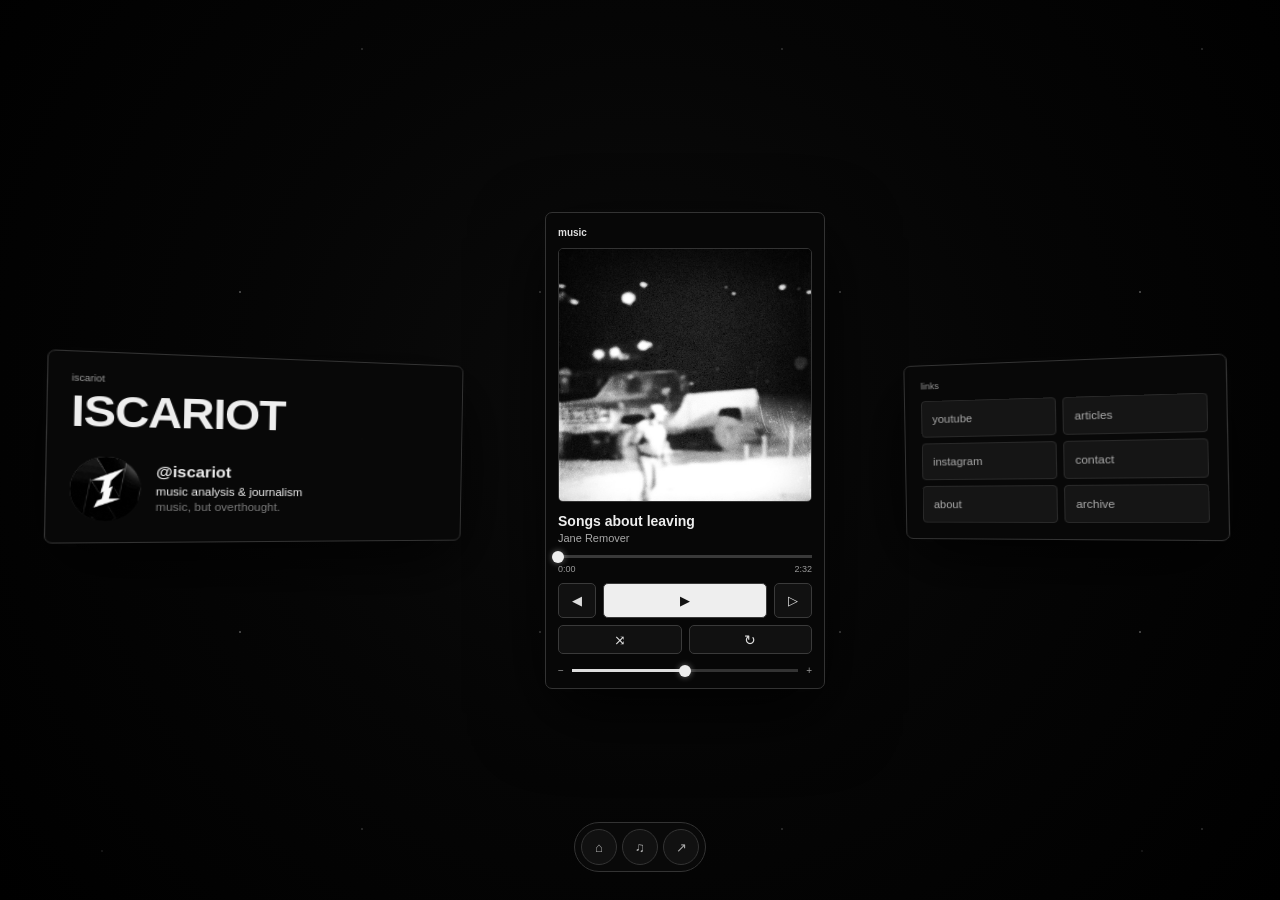
==== index.html @ 930e26b1 "Update index.html" ====
<!DOCTYPE html>
<html lang="en">

<head>
    <meta charset="UTF-8">
    <meta name="viewport" content="width=device-width, initial-scale=1.0">

    <title>Iscariot</title>

    <link rel="stylesheet" href="style.css">
</head>


<body>
    
<div class="dust"></div>
    
    <main class="space">


        <!-- =========================
             LEFT — PROFILE
        ========================== -->

        <section class="card profile-card">

            <p class="tiny">iscariot</p>

            <h1>ISCARIOT</h1>

            <div class="profile">

            <img class="pfp" src="assets/pfp.png" alt="Iscariot profile picture">
                
                <div>
                    <h2>@iscariot</h2>

                    <p>
                        music analysis & journalism
                    </p>

                    <p class="muted">
                        music, but overthought.
                    </p>
                </div>

            </div>

        </section>



        <!-- =========================
             CENTER — MUSIC PLAYER
        ========================== -->

        <section class="card center-card">

            <p class="player-label">music</p>


            <!-- COVER -->

            <div class="album-cover">

<img
    src="assets/covers/Songs about leaving cover.png"
    alt="Songs about leaving cover"
>

            </div>


            <!-- SONG -->

<div class="song-info">

    <h2 id="song-title">Songs about leaving</h2>

    <p id="song-artist">Jane Remover</p>

</div>


            <!-- PROGRESS -->

            <div class="song-progress">

                <div class="song-progress-fill"></div>

                <div class="song-progress-knob"></div>

            </div>


<div class="timestamps">

    <span id="current-time">0:00</span>

    <span id="duration">2:32</span>

</div>


            <!-- PLAYBACK -->

        <div class="main-controls">
            <button>◀</button>
            <button class="pause" id="play-button">▶</button>
            <button>▷</button>
        </div>

            <!-- EXTRA CONTROLS -->

            <div class="secondary-controls">

                <button>⤨</button>

                <button>↻</button>

            </div>


            <!-- VOLUME -->

            <div class="volume">

                <span>−</span>

                <div class="volume-track">

                    <div class="volume-fill"></div>

                    <div class="volume-knob"></div>

                </div>

                <span>+</span>

            </div>

<audio
    id="audio-player"
    src="assets/music/songs-about-leaving.mp3"
></audio>
        </section>



        <!-- =========================
             RIGHT — LINKS
        ========================== -->

        <section class="card links-card">

            <p class="tiny">links</p>

            <div class="links">

                <a href="https://www.youtube.com/@IscariotReal">youtube</a>

                <a href="articles.html">articles</a>

                <a href="https://www.instagram.com/iscariotreal/">instagram</a>

                <a href="contact.html">contact</a>

                <a href="about.html">about</a>

                <a href="archive.html">archive</a>

            </div>

        </section>


    </main>



    <!-- =========================
         BOTTOM NAV
    ========================== -->

<nav>
    <button id="profile-nav">⌂</button>
    <button id="music-nav">♫</button>
    <button id="links-nav">↗</button>
</nav>


    <script src="script.js"></script>
    
<script>
    const audioPlayer = document.getElementById("audio-player");
    const playButton = document.getElementById("play-button");

    const currentTimeDisplay = document.getElementById("current-time");
    const durationDisplay = document.getElementById("duration");

    const progressBar = document.querySelector(".song-progress");
    const progressFill = document.querySelector(".song-progress-fill");
    const progressKnob = document.querySelector(".song-progress-knob");
    const volumeTrack = document.querySelector(".volume-track");
    const volumeFill = document.querySelector(".volume-fill");
    const volumeKnob = document.querySelector(".volume-knob");

    /* PLAY / PAUSE */

    playButton.addEventListener("click", function () {
        if (audioPlayer.paused) {
            audioPlayer.play();
        } else {
            audioPlayer.pause();
        }
    });


    /* FORMAT SECONDS AS 0:00 */

    function formatTime(seconds) {
        if (!Number.isFinite(seconds)) {
            return "0:00";
        }

        const minutes = Math.floor(seconds / 60);
        const remainingSeconds = Math.floor(seconds % 60)
            .toString()
            .padStart(2, "0");

        return `${minutes}:${remainingSeconds}`;
    }


    /* GET REAL SONG LENGTH */

    audioPlayer.addEventListener("loadedmetadata", function () {
        durationDisplay.textContent = formatTime(audioPlayer.duration);
    });


    /* UPDATE TIME + PROGRESS BAR */

    audioPlayer.addEventListener("timeupdate", function () {

        currentTimeDisplay.textContent =
            formatTime(audioPlayer.currentTime);

        if (!audioPlayer.duration) {
            return;
        }

        const progress =
            (audioPlayer.currentTime / audioPlayer.duration) * 100;

        progressFill.style.width = progress + "%";
        progressKnob.style.left = progress + "%";
    });


    /* CLICK PROGRESS BAR TO SKIP */

    progressBar.addEventListener("click", function (event) {

        if (!audioPlayer.duration) {
            return;
        }

        const bar = progressBar.getBoundingClientRect();

        const clickPosition =
            (event.clientX - bar.left) / bar.width;

        audioPlayer.currentTime =
            clickPosition * audioPlayer.duration;
    });
    /* VOLUME */

audioPlayer.volume = 0.5;

function updateVolume() {
    const volumePercent = audioPlayer.volume * 100;

    volumeFill.style.width = volumePercent + "%";
    volumeKnob.style.left = volumePercent + "%";
}

updateVolume();


volumeTrack.addEventListener("click", function (event) {

    const bar = volumeTrack.getBoundingClientRect();

    let volume =
        (event.clientX - bar.left) / bar.width;

    volume = Math.max(0, Math.min(1, volume));

    audioPlayer.volume = volume;

    updateVolume();
});
/* PANEL / NAV HOVER */

const panelPairs = [
    [document.querySelector(".profile-card"), document.getElementById("profile-nav")],
    [document.querySelector(".center-card"), document.getElementById("music-nav")],
    [document.querySelector(".links-card"), document.getElementById("links-nav")]
];

panelPairs.forEach(function ([card, button]) {

    card.addEventListener("mouseenter", function () {
        button.style.background = "#eeeeee";
        button.style.borderColor = "#eeeeee";
        button.style.color = "#111111";
    });

    card.addEventListener("mouseleave", function () {
        button.style.background = "#111111";
        button.style.borderColor = "#333333";
        button.style.color = "#aaaaaa";
    });

});
</script>

</body>

</html>
---- style.css ----
/* ========================================
   Iscariot Style Sheet
   ======================================== */

* {
    box-sizing: border-box;
}

html,
body {
    margin: 0;
    width: 100%;
    height: 100%;
}

body {
    overflow: hidden;

    background:
        radial-gradient(
            circle at 50% 45%,
            #0c0c0c 0%,
            #050505 48%,
            #000000 100%
        );

    color: #eeeeee;

    font-family: Arial, Helvetica, sans-serif;
}


/* ========================================
   3D SCENE
   ======================================== */

.space {
    width: 100vw;
    height: 100vh;

    display: flex;
    align-items: center;
    justify-content: center;

    gap: 85px;

    perspective: 1000px;
    perspective-origin: 50% 50%;

    transform-style: preserve-3d;
    transform-origin: center center;

    will-change: transform;
}


/* ========================================
   SHARED CARD DESIGN
   ======================================== */

.card {
    flex-shrink: 0;

    background: rgba(8, 8, 8, 0.96);

    border: 1px solid #333;
    border-radius: 7px;

    box-shadow:
        0 25px 70px rgba(0, 0, 0, 0.85),
        0 0 25px rgba(255, 255, 255, 0.02);

    transform-style: preserve-3d;
    will-change: transform;

    transition:
        transform 0.3s ease,
        border-color 0.3s ease,
        box-shadow 0.3s ease;
}

.card:hover {
    border-color: #555;

    box-shadow:
        0 30px 80px rgba(0, 0, 0, 0.9),
        0 0 30px rgba(255, 255, 255, 0.04);
}


/* ========================================
   LEFT — PROFILE
   ======================================== */

.profile-card {
    width: 390px;
    padding: 20px;

    /* faces toward center */
    transform:
        rotateY(16deg)
        rotateZ(1deg);
}

.profile-card:hover {
    transform:
        translateZ(30px)
        rotateY(16deg)
        rotateZ(1deg)
        scale(1.025);
}

.profile-card h1 {
    margin: 6px 0 22px;

    font-size: 42px;
    line-height: 1;

    letter-spacing: -1px;
}

.profile {
    display: flex;
    align-items: center;

    gap: 13px;
}

.profile h2 {
    margin: 0 0 5px;

    font-size: 15px;
}

.profile p {
    margin: 3px 0;

    font-size: 11px;
}

.pfp {
    width: 62px;
    height: 62px;

    flex-shrink: 0;

    border-radius: 50%;

    background:
        radial-gradient(
            circle at 40% 35%,
            #eeeeee,
            #777777 40%,
            #111111 75%
        );
}

.tiny {
    margin: 0;

    color: #999;

    font-size: 9px;
}

.muted {
    color: #777;
}


/* ========================================
   CENTER — MUSIC PLAYER
   ======================================== */

.center-card {
    width: 280px;
    padding: 12px;

    /* SAME DEPTH as other cards */
    transform: translateZ(0);
}

.center-card:hover {
    transform:
        translateZ(30px)
        scale(1.025);
}

.player-label {
    margin: 2px 0 10px;

    color: #dddddd;

    font-size: 10px;
    font-weight: 600;
}


/* ALBUM ART */

.album-cover {
    width: 100%;
    aspect-ratio: 1 / 1;

    overflow: hidden;

    background: #111;

    border: 1px solid #333;
    border-radius: 5px;
}

.album-cover img {
    display: block;

    width: 100%;
    height: 100%;

    object-fit: cover;
}


/* SONG INFO */

.song-info {
    margin-top: 11px;
}

.song-info h2 {
    margin: 0 0 3px;

    color: #eeeeee;

    font-size: 14px;
    font-weight: 700;

    white-space: nowrap;
    overflow: hidden;
    text-overflow: ellipsis;
}

.song-info p {
    margin: 0;

    color: #aaaaaa;

    font-size: 11px;
}


/* SONG PROGRESS */

.song-progress {
    position: relative;

    width: 100%;
    height: 3px;

    margin-top: 11px;

    background: #393939;
}

.song-progress-fill {
    width: 0%;
    height: 100%;

    background: #eeeeee;
}

.song-progress-knob {
    position: absolute;

    top: 50%;
    left: 0%;

    width: 12px;
    height: 12px;

    border-radius: 50%;

    background: #eeeeee;

    transform: translate(-50%, -50%);

    box-shadow:
        0 0 6px rgba(255, 255, 255, 0.4);
}

.timestamps {
    display: flex;
    justify-content: space-between;

    margin-top: 6px;

    color: #999999;

    font-size: 9px;
}


/* MAIN CONTROLS */

.main-controls {
    display: grid;

    grid-template-columns: 38px 1fr 38px;

    gap: 7px;

    margin-top: 9px;
}

.main-controls button,
.secondary-controls button {
    border: 1px solid #3a3a3a;
    border-radius: 5px;

    background: #111111;
    color: #dddddd;

    font-family: Arial, Helvetica, sans-serif;

    cursor: pointer;

    transition:
        background 0.15s ease,
        border-color 0.15s ease;
}

.main-controls button {
    height: 35px;
}

.main-controls button:hover,
.secondary-controls button:hover {
    background: #1d1d1d;
    border-color: #666;
}

.main-controls .pause {
    background: #eeeeee;
    color: #111111;
}

.main-controls .pause:hover {
    background: #ffffff;
}


/* SHUFFLE + REPEAT */

.secondary-controls {
    display: grid;

    grid-template-columns: 1fr 1fr;

    gap: 7px;

    margin-top: 7px;
}

.secondary-controls button {
    height: 29px;

    font-size: 14px;
}


/* VOLUME */

.volume {
    display: flex;
    align-items: center;

    gap: 8px;

    margin-top: 11px;

    color: #999999;

    font-size: 10px;
}

.volume-track {
    position: relative;

    flex: 1;

    height: 3px;

    background: #333333;
}

.volume-fill {
    width: 12%;
    height: 100%;

    background: #dddddd;
}

.volume-knob {
    position: absolute;

    top: 50%;
    left: 12%;

    width: 12px;
    height: 12px;

    border-radius: 50%;

    background: #eeeeee;

    transform: translate(-50%, -50%);

    box-shadow:
        0 0 6px rgba(255, 255, 255, 0.4);
}


/* ========================================
   RIGHT — LINKS
   ======================================== */

.links-card {
    width: 300px;
    padding: 16px;

    /* faces toward center */
    transform:
        rotateY(-16deg)
        rotateZ(-1deg);
}

.links-card:hover {
    transform:
        translateZ(30px)
        rotateY(-16deg)
        rotateZ(-1deg)
        scale(1.025);
}

.links {
    display: grid;

    grid-template-columns: repeat(2, 1fr);

    gap: 6px;

    margin-top: 10px;
}

.links a {
    display: block;

    padding: 12px 10px;

    border: 1px solid #292929;
    border-radius: 4px;

    background: #151515;

    color: #aaaaaa;

    font-size: 11px;

    text-decoration: none;

    transition:
        color 0.15s ease,
        background 0.15s ease,
        border-color 0.15s ease;
}

.links a:hover {
    background: #222222;

    border-color: #555555;

    color: #ffffff;
}


/* ========================================
   BOTTOM NAVIGATION
   ======================================== */

nav {
    position: fixed;

    z-index: 100;

    bottom: 28px;
    left: 50%;

    display: flex;

    gap: 5px;

    padding: 6px;

    border: 1px solid #333;
    border-radius: 30px;

    background: rgba(10, 10, 10, 0.9);

    transform: translateX(-50%);

    backdrop-filter: blur(10px);
}

nav button {
    width: 36px;
    height: 36px;

    padding: 0;

    border: 1px solid #333;
    border-radius: 50%;

    background: #111111;
    color: #aaaaaa;

    cursor: pointer;

    transition:
        color 0.15s ease,
        border-color 0.15s ease,
        background 0.15s ease;
}

nav button:hover {
    background: #191919;

    border-color: #666;

    color: #ffffff;
}


/* ========================================
   MOBILE
   ======================================== */

@media (max-width: 900px) {

    body {
        overflow-y: auto;
    }

    .space {
        width: 100%;
        height: auto;
        min-height: 100vh;

        flex-direction: column;

        gap: 30px;

        padding:
            60px 20px
            120px;
    }

    .profile-card,
    .center-card,
    .links-card {
        width: min(100%, 360px);

        transform: none;
    }

    .profile-card:hover,
    .center-card:hover,
    .links-card:hover {
        transform: scale(1.015);
    }
}
/* ========================================
   MOVING BACKGROUND DUST
   ======================================== */

.dust {
    position: fixed;
    inset: -100px;

    pointer-events: none;
    z-index: -1;

    background-image:
        radial-gradient(circle, rgba(255,255,255,.45) 0 1px, transparent 1.2px),
        radial-gradient(circle, rgba(255,255,255,.25) 0 1px, transparent 1.2px),
        radial-gradient(circle, rgba(255,255,255,.15) 0 1px, transparent 1.2px);

    background-size:
        300px 340px,
        420px 390px,
        520px 470px;

    background-position:
        17px 31px,
        83px 117px,
        151px 59px;

    opacity: 0.55;

   animation: dustDrift 35s linear infinite;
   animation-delay: -17s;
   animation-fill-mode: both;

    will-change: background-position;
}

@keyframes dustDrift {

    from {
        background-position:
            17px 31px,
            83px 117px,
            151px 59px;
    }

    to {
        background-position:
            190px 222px,
            -168px 344px,
            462px -224px;
    }
}
/* ========================================
   INTERNAL PAGES
   ======================================== */

.page {
    width: 100vw;
    min-height: 100vh;

    display: flex;
    justify-content: center;

    padding: 100px 30px 140px;
}

.page-card {
    width: min(750px, 100%);
}

.page-card h1 {
    margin: 8px 0 10px;

    font-size: 52px;
    letter-spacing: -2px;
}

.page-intro {
    margin: 0 0 45px;

    color: #888;
    font-size: 13px;
}


/* ARCHIVE */

.archive-list {
    display: flex;
    flex-direction: column;
}

.archive-item {
    display: grid;
    grid-template-columns: 90px 1fr 30px;
    align-items: center;

    gap: 20px;

    padding: 20px 5px;

    border-top: 1px solid #292929;

    color: #eee;
    text-decoration: none;

    transition:
        padding-left .2s ease,
        background .2s ease;
}

.archive-item:last-child {
    border-bottom: 1px solid #292929;
}

.archive-item:hover {
    padding-left: 12px;

    background: rgba(255,255,255,.025);
}

.archive-date {
    color: #666;

    font-size: 10px;
}

.archive-item h2 {
    margin: 0 0 4px;

    font-size: 15px;
}

.archive-item p {
    margin: 0;

    color: #777;

    font-size: 11px;
}

.archive-arrow {
    color: #777;

    font-size: 14px;

    text-align: right;
}
nav button.panel-active {
    background: #eeeeee;
    border-color: #eeeeee;
    color: #111111;
}
/* PANEL HOVER -> BOTTOM NAV */

body:has(.profile-card:hover) #profile-nav,
body:has(.center-card:hover) #music-nav,
body:has(.links-card:hover) #links-nav {
    background: #eeeeee !important;
    border-color: #eeeeee !important;
    color: #111111 !important;
}
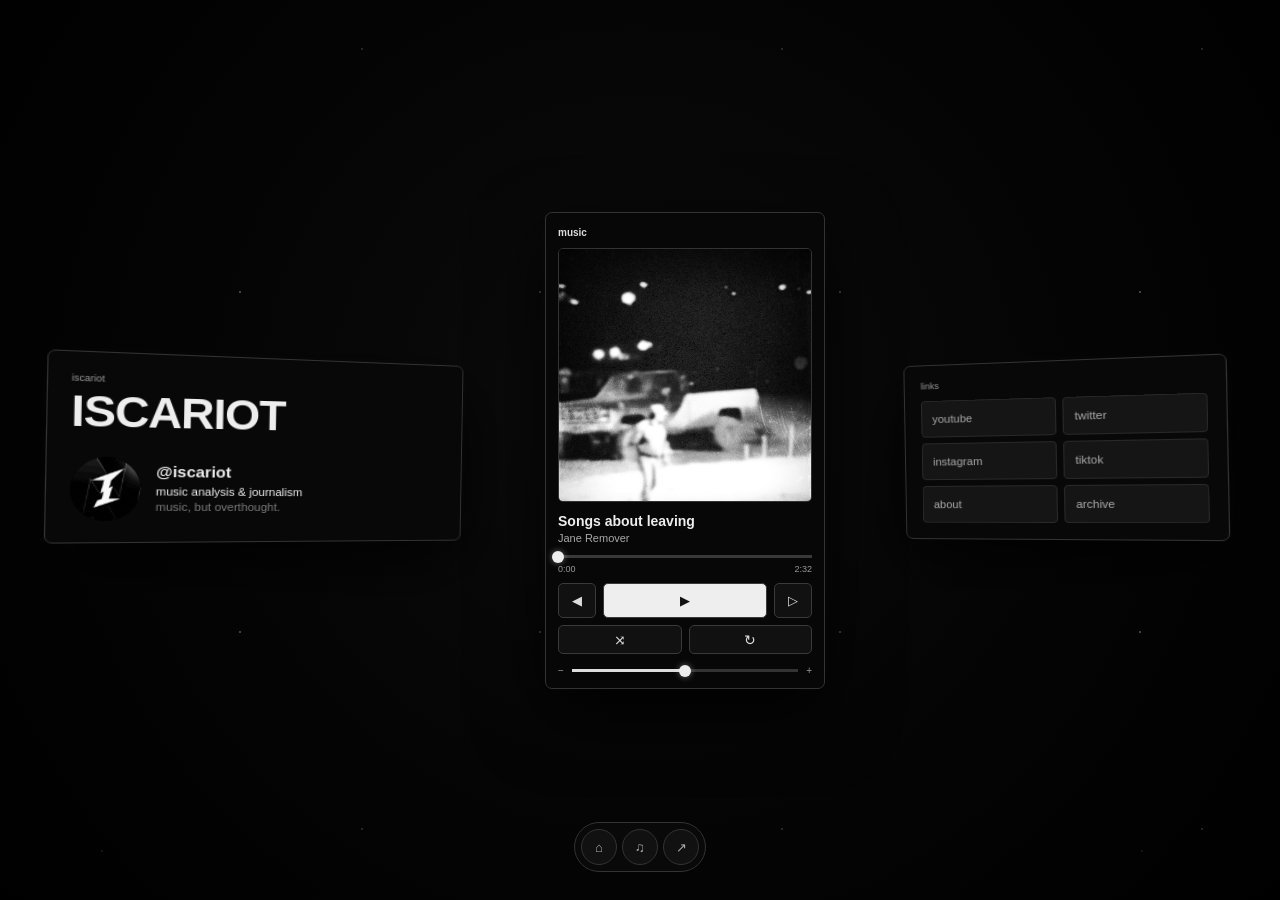
==== commit 5f992888: "Update index.html" ====
--- a/index.html
+++ b/index.html
@@ -159,11 +159,11 @@
 
                 <a href="https://www.youtube.com/@IscariotReal">youtube</a>
 
-                <a href="articles.html">articles</a>
+                <a href="https://x.com/iscariotreal">twitter</a>
 
                 <a href="https://www.instagram.com/iscariotreal/">instagram</a>
 
-                <a href="contact.html">contact</a>
+                <a href="https://www.tiktok.com/@iscariotreal">tiktok</a>
 
                 <a href="about.html">about</a>
 
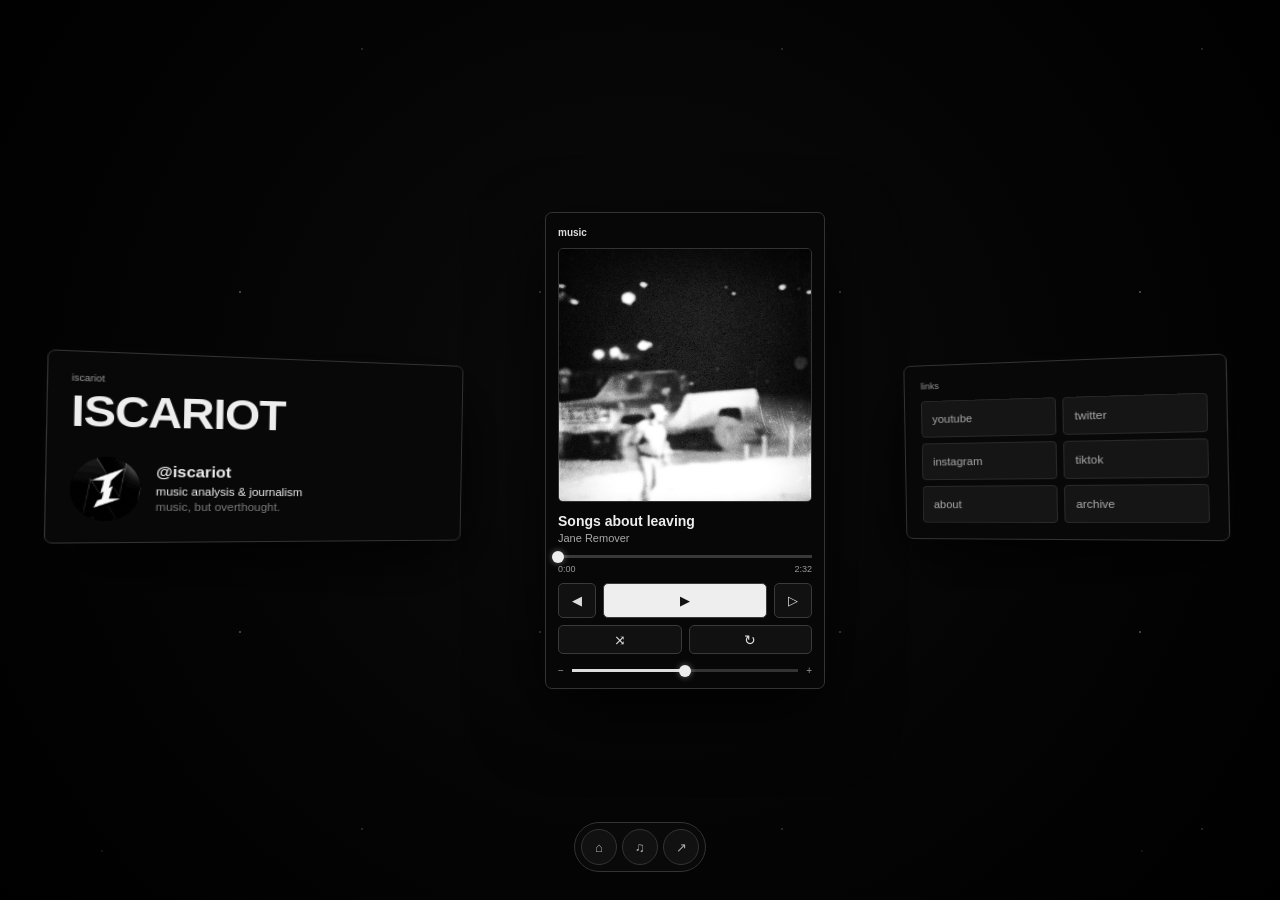
==== commit 72814c91: "Update index.html" ====
--- a/index.html
+++ b/index.html
@@ -7,6 +7,7 @@
 
     <title>Iscariot</title>
 
+    <link rel="icon" type="image/png" href="assets/favicon.png">
     <link rel="stylesheet" href="style.css">
 </head>
 
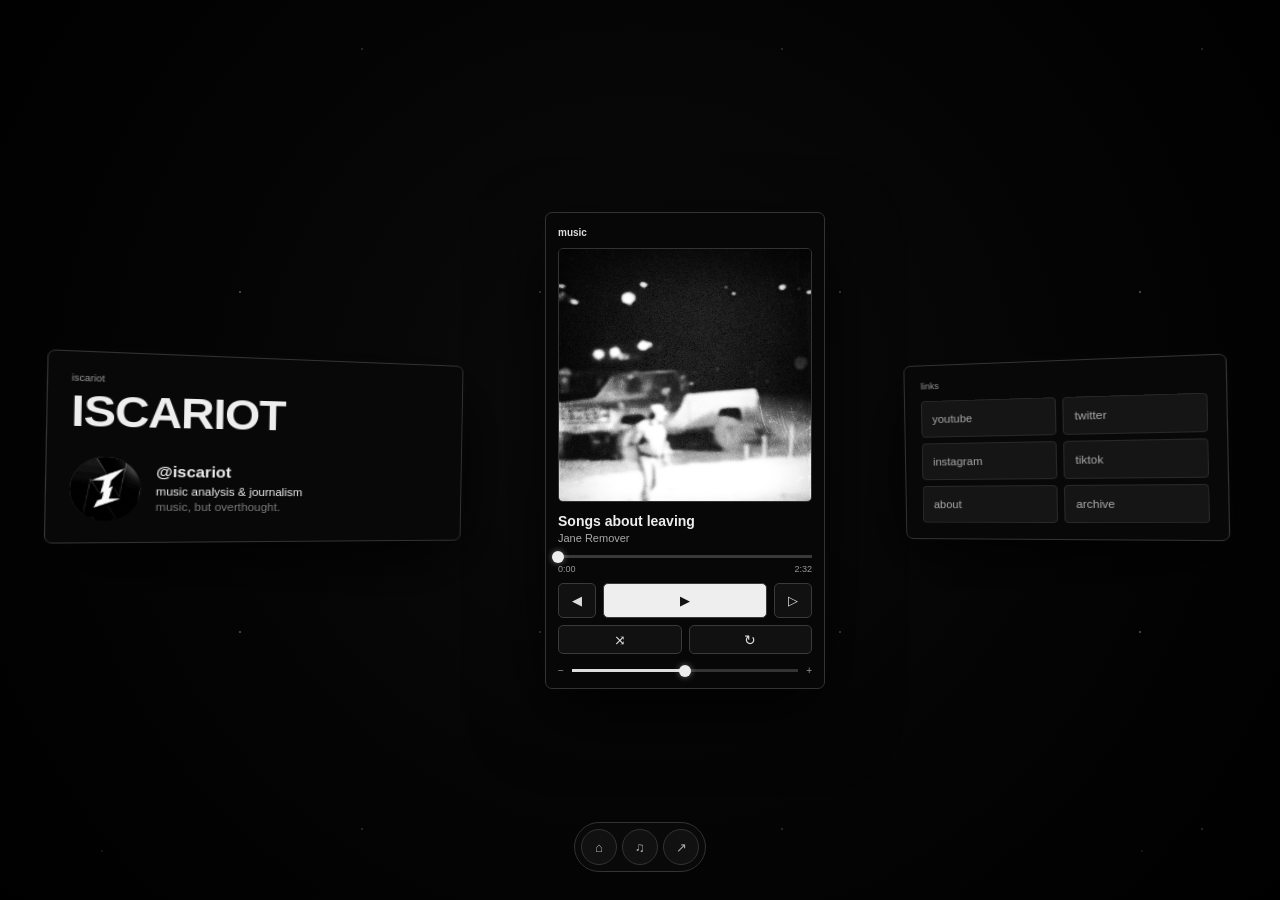
==== commit 1204229c: "Update index.html" ====
--- a/index.html
+++ b/index.html
@@ -196,18 +196,55 @@
     const audioPlayer = document.getElementById("audio-player");
     const playButton = document.getElementById("play-button");
 
+    const songTitle = document.getElementById("song-title");
+    const songArtist = document.getElementById("song-artist");
+
     const currentTimeDisplay = document.getElementById("current-time");
     const durationDisplay = document.getElementById("duration");
 
     const progressBar = document.querySelector(".song-progress");
     const progressFill = document.querySelector(".song-progress-fill");
     const progressKnob = document.querySelector(".song-progress-knob");
+
     const volumeTrack = document.querySelector(".volume-track");
     const volumeFill = document.querySelector(".volume-fill");
     const volumeKnob = document.querySelector(".volume-knob");
 
+    const controlButtons = document.querySelectorAll(".main-controls button");
+    const previousButton = controlButtons[0];
+    const nextButton = controlButtons[2];
+
+    /* PLAYLIST */
+    const playlist = [
+        {
+            title: "Songs about leaving",
+            artist: "Jane Remover",
+            file: "assets/music/songs-about-leaving.mp3"
+        },
+        {
+            title: "Death of Pride",
+            artist: "Venturing",
+            file: "assets/music/death-of-pride.mp3"
+        }
+    ];
+
+    let currentSong = 0;
+
+    function loadSong(index, playImmediately = false) {
+        currentSong = index;
+
+        audioPlayer.src = playlist[index].file;
+        songTitle.textContent = playlist[index].title;
+        songArtist.textContent = playlist[index].artist;
+
+        audioPlayer.load();
+
+        if (playImmediately) {
+            audioPlayer.play();
+        }
+    }
+
     /* PLAY / PAUSE */
-
     playButton.addEventListener("click", function () {
         if (audioPlayer.paused) {
             audioPlayer.play();
@@ -216,9 +253,38 @@
         }
     });
 
-
-    /* FORMAT SECONDS AS 0:00 */
-
+    /* NEXT */
+    nextButton.addEventListener("click", function () {
+        const nextSong = (currentSong + 1) % playlist.length;
+        loadSong(nextSong, true);
+    });
+
+    /* PREVIOUS */
+    previousButton.addEventListener("click", function () {
+        const previousSong =
+            (currentSong - 1 + playlist.length) % playlist.length;
+
+        loadSong(previousSong, true);
+    });
+
+    /* WHEN SONG ENDS, PLAY NEXT */
+    audioPlayer.addEventListener("ended", function () {
+        const nextSong = (currentSong + 1) % playlist.length;
+        loadSong(nextSong, true);
+    });
+
+    /* START MUSIC ON FIRST CLICK ANYWHERE */
+    function startMusic() {
+        if (audioPlayer.paused) {
+            audioPlayer.play().catch(function () {});
+        }
+
+        document.removeEventListener("click", startMusic);
+    }
+
+    document.addEventListener("click", startMusic);
+
+    /* FORMAT TIME */
     function formatTime(seconds) {
         if (!Number.isFinite(seconds)) {
             return "0:00";
@@ -232,18 +298,13 @@
         return `${minutes}:${remainingSeconds}`;
     }
 
-
-    /* GET REAL SONG LENGTH */
-
+    /* SONG LENGTH */
     audioPlayer.addEventListener("loadedmetadata", function () {
         durationDisplay.textContent = formatTime(audioPlayer.duration);
     });
 
-
-    /* UPDATE TIME + PROGRESS BAR */
-
+    /* PROGRESS */
     audioPlayer.addEventListener("timeupdate", function () {
-
         currentTimeDisplay.textContent =
             formatTime(audioPlayer.currentTime);
 
@@ -258,11 +319,8 @@
         progressKnob.style.left = progress + "%";
     });
 
-
-    /* CLICK PROGRESS BAR TO SKIP */
-
+    /* CLICK PROGRESS BAR */
     progressBar.addEventListener("click", function (event) {
-
         if (!audioPlayer.duration) {
             return;
         }
@@ -275,56 +333,57 @@
         audioPlayer.currentTime =
             clickPosition * audioPlayer.duration;
     });
+
     /* VOLUME */
-
-audioPlayer.volume = 0.5;
-
-function updateVolume() {
-    const volumePercent = audioPlayer.volume * 100;
-
-    volumeFill.style.width = volumePercent + "%";
-    volumeKnob.style.left = volumePercent + "%";
-}
-
-updateVolume();
-
-
-volumeTrack.addEventListener("click", function (event) {
-
-    const bar = volumeTrack.getBoundingClientRect();
-
-    let volume =
-        (event.clientX - bar.left) / bar.width;
-
-    volume = Math.max(0, Math.min(1, volume));
-
-    audioPlayer.volume = volume;
+    audioPlayer.volume = 0.5;
+
+    function updateVolume() {
+        const volumePercent = audioPlayer.volume * 100;
+
+        volumeFill.style.width = volumePercent + "%";
+        volumeKnob.style.left = volumePercent + "%";
+    }
 
     updateVolume();
-});
-/* PANEL / NAV HOVER */
-
-const panelPairs = [
-    [document.querySelector(".profile-card"), document.getElementById("profile-nav")],
-    [document.querySelector(".center-card"), document.getElementById("music-nav")],
-    [document.querySelector(".links-card"), document.getElementById("links-nav")]
-];
-
-panelPairs.forEach(function ([card, button]) {
-
-    card.addEventListener("mouseenter", function () {
-        button.style.background = "#eeeeee";
-        button.style.borderColor = "#eeeeee";
-        button.style.color = "#111111";
-    });
-
-    card.addEventListener("mouseleave", function () {
-        button.style.background = "#111111";
-        button.style.borderColor = "#333333";
-        button.style.color = "#aaaaaa";
-    });
-
-});
+
+    volumeTrack.addEventListener("click", function (event) {
+        const bar = volumeTrack.getBoundingClientRect();
+
+        let volume =
+            (event.clientX - bar.left) / bar.width;
+
+        volume = Math.max(0, Math.min(1, volume));
+
+        audioPlayer.volume = volume;
+
+        updateVolume();
+    });
+
+    /* PANEL / NAV HOVER */
+    const profileCard = document.querySelector(".profile-card");
+    const musicCard = document.querySelector(".center-card");
+    const linksCard = document.querySelector(".links-card");
+
+    const profileNav = document.getElementById("profile-nav");
+    const musicNav = document.getElementById("music-nav");
+    const linksNav = document.getElementById("links-nav");
+
+    function connectPanel(card, button) {
+        card.addEventListener("mouseenter", function () {
+            button.classList.add("panel-active");
+        });
+
+        card.addEventListener("mouseleave", function () {
+            button.classList.remove("panel-active");
+        });
+    }
+
+    connectPanel(profileCard, profileNav);
+    connectPanel(musicCard, musicNav);
+    connectPanel(linksCard, linksNav);
+
+    /* LOAD FIRST SONG */
+    loadSong(0);
 </script>
 
 </body>
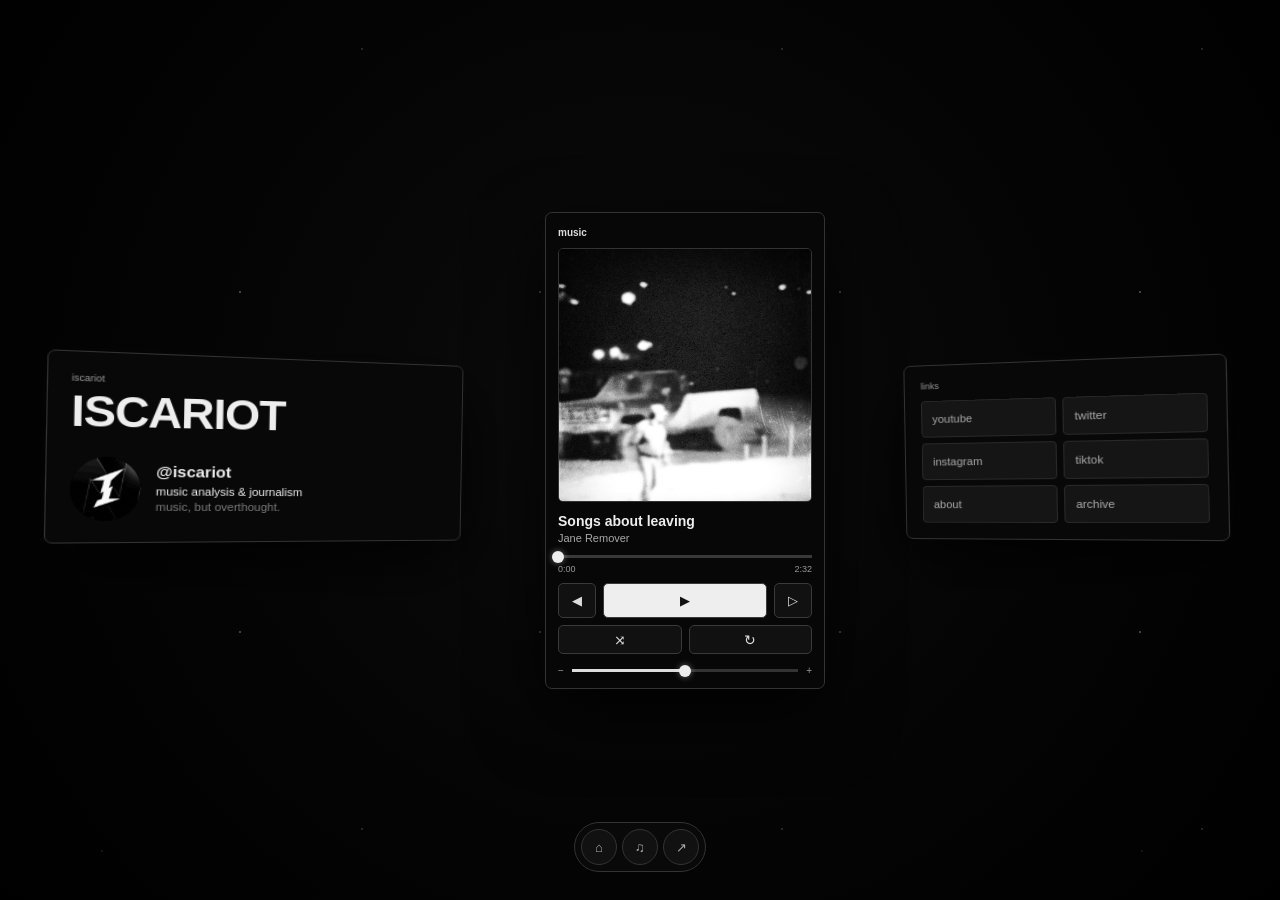
==== commit 68fe793c: "Update index.html" ====
--- a/index.html
+++ b/index.html
@@ -383,8 +383,13 @@
     connectPanel(linksCard, linksNav);
 
     /* LOAD FIRST SONG */
-    loadSong(0);
-</script>
+/* LOAD FIRST SONG + AUTOPLAY */
+loadSong(0);
+
+audioPlayer.play().catch(function () {
+    /* Browser blocked autoplay.
+       The existing first-click listener will start it instead. */
+});</script>
 
 </body>
 
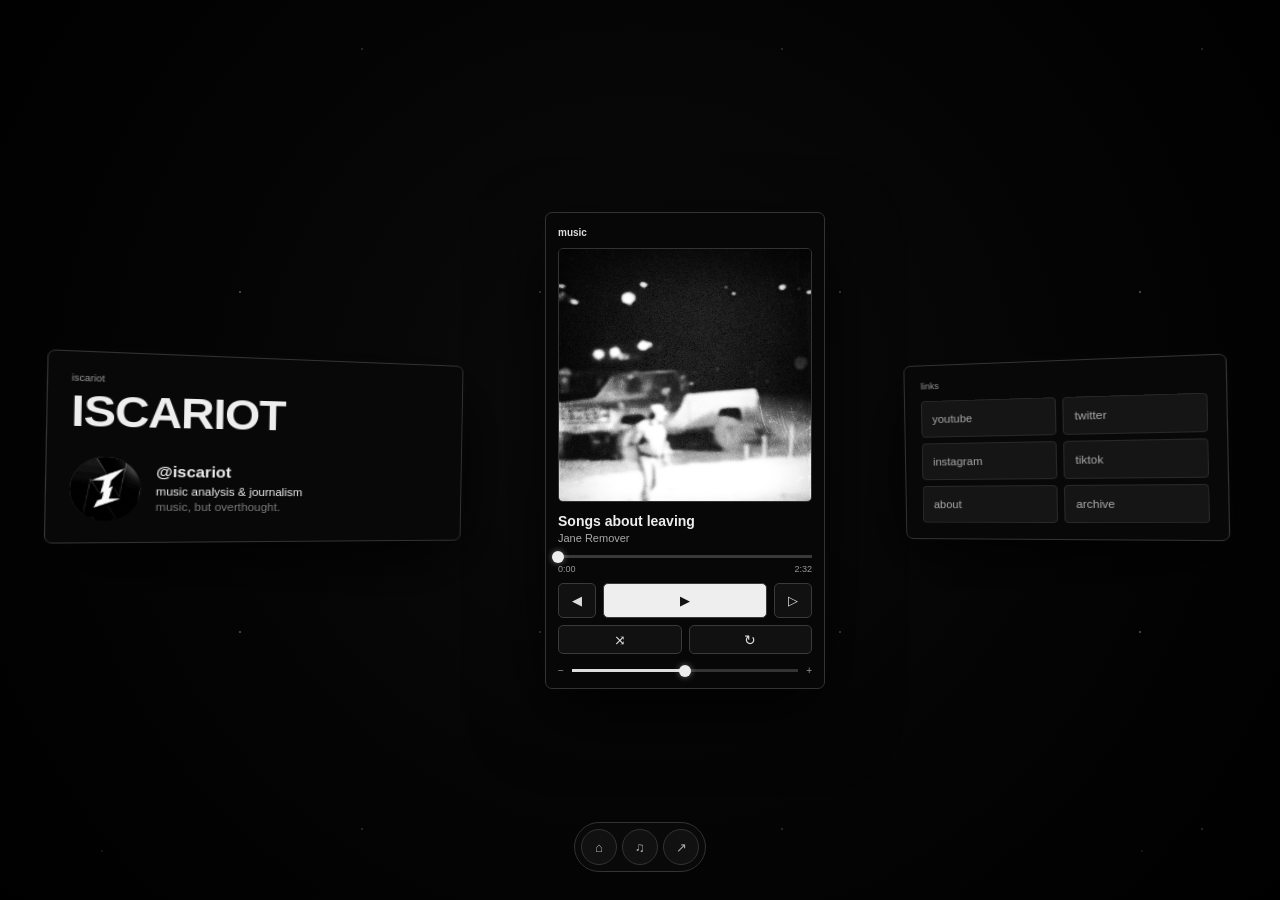
==== commit 4c6d3119: "Update index.html" ====
--- a/index.html
+++ b/index.html
@@ -274,16 +274,23 @@
     });
 
     /* START MUSIC ON FIRST CLICK ANYWHERE */
-    function startMusic() {
-        if (audioPlayer.paused) {
-            audioPlayer.play().catch(function () {});
-        }
-
+  function startMusic() {
+    if (!audioPlayer.paused) {
+        return;
+    }
+
+    audioPlayer.play().then(function () {
         document.removeEventListener("click", startMusic);
-    }
-
-    document.addEventListener("click", startMusic);
-
+        document.removeEventListener("touchstart", startMusic);
+        document.removeEventListener("keydown", startMusic);
+    }).catch(function () {
+        /* Browser still hasn't allowed playback yet. */
+    });
+}
+
+document.addEventListener("click", startMusic);
+document.addEventListener("touchstart", startMusic);
+document.addEventListener("keydown", startMusic);
     /* FORMAT TIME */
     function formatTime(seconds) {
         if (!Number.isFinite(seconds)) {
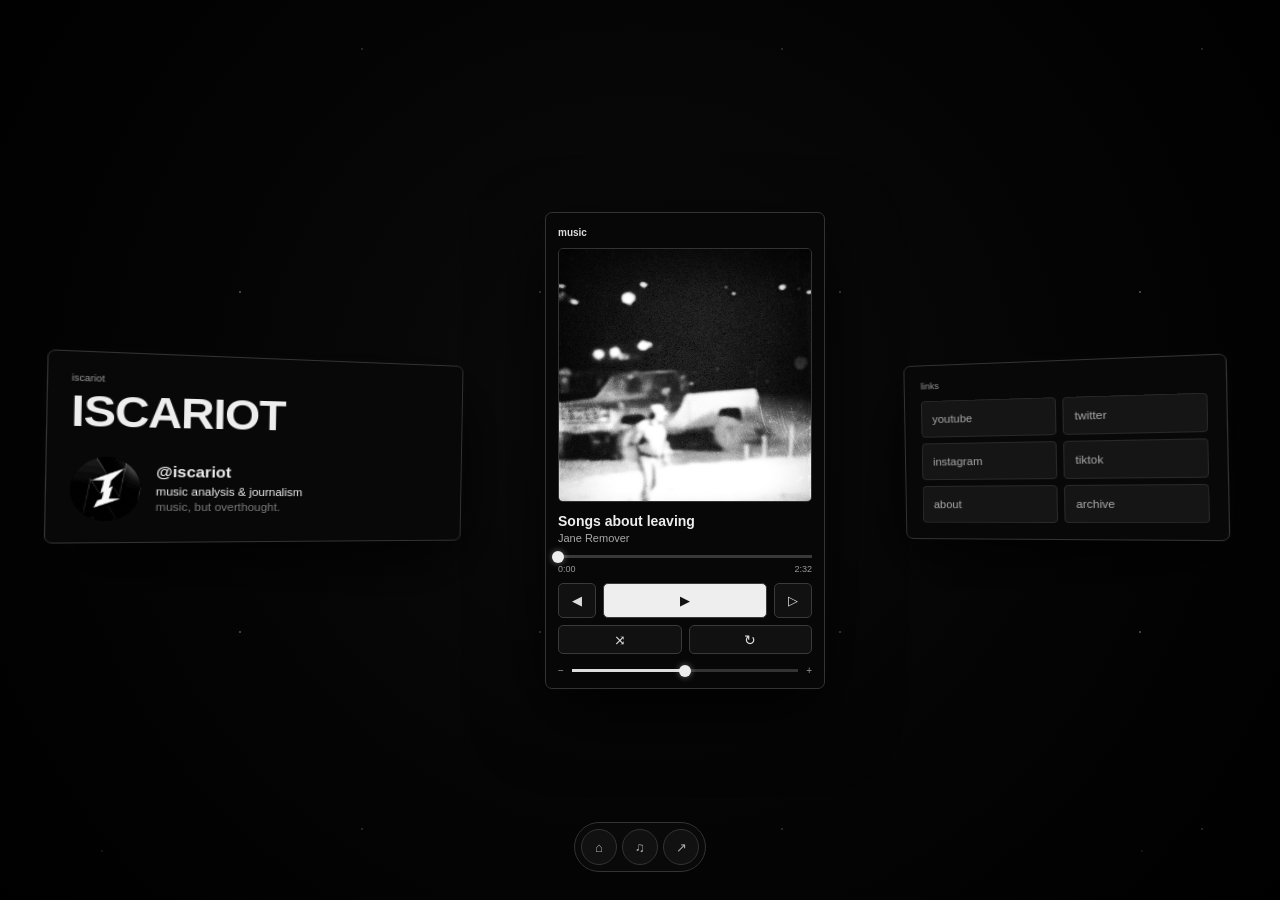
==== commit c4e55d41: "Update index.html" ====
--- a/index.html
+++ b/index.html
@@ -215,18 +215,23 @@
     const nextButton = controlButtons[2];
 
     /* PLAYLIST */
-    const playlist = [
-        {
-            title: "Songs about leaving",
-            artist: "Jane Remover",
-            file: "assets/music/songs-about-leaving.mp3"
-        },
-        {
-            title: "Death of Pride",
-            artist: "Venturing",
-            file: "assets/music/death-of-pride.mp3"
-        }
-    ];
+   const playlist = [
+    {
+        title: "Songs about leaving",
+        artist: "Jane Remover",
+        file: "assets/music/songs-about-leaving.mp3"
+    },
+    {
+        title: "Death of Pride",
+        artist: "Venturing",
+        file: "assets/music/death-of-pride.mp3"
+    },
+    {
+        title: "Dark Night Castle",
+        artist: "Venturing",
+        file: "assets/music/dark-night-castle.mp3"
+    }
+];
 
     let currentSong = 0;
 
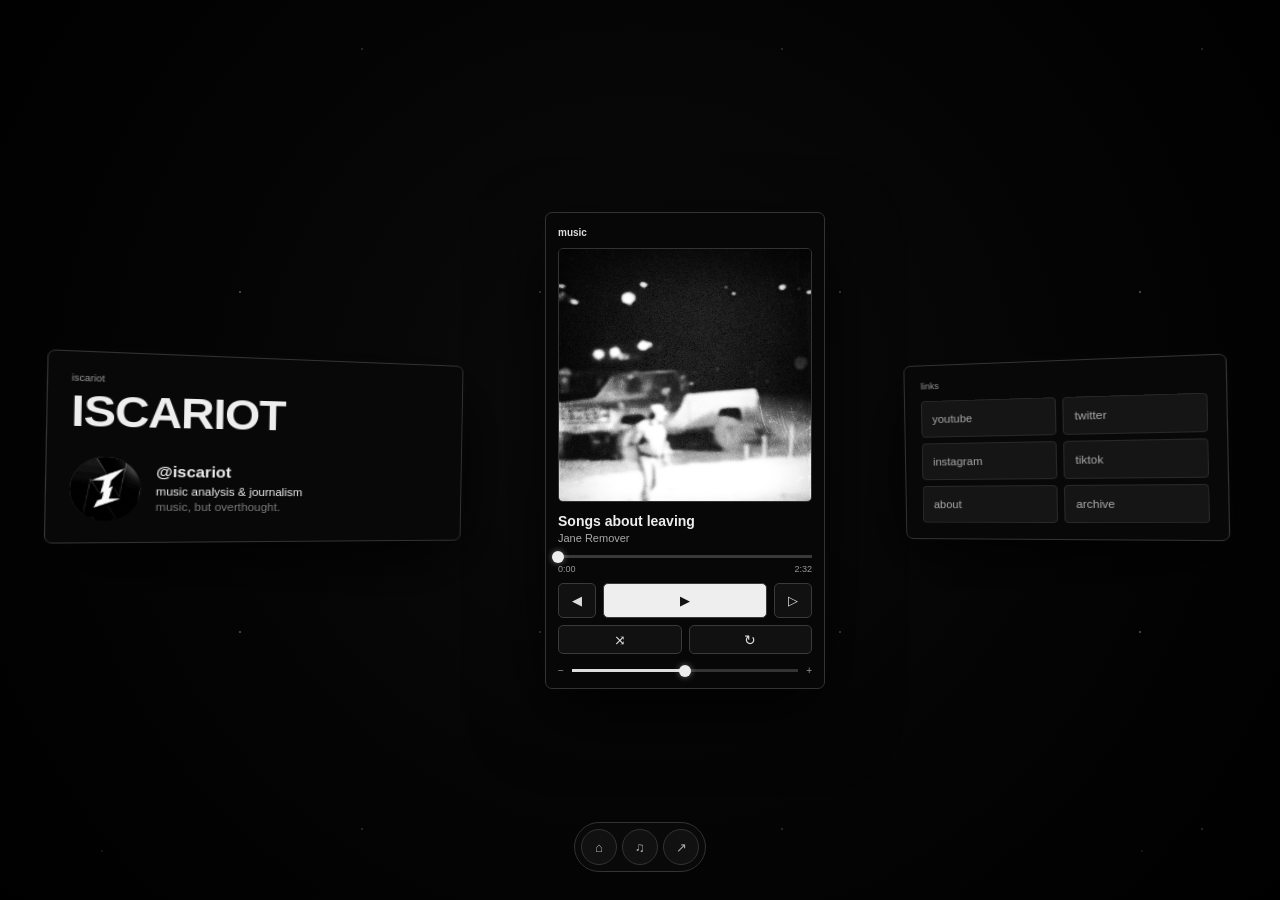
==== commit 8f93c723: "Update index.html" ====
--- a/index.html
+++ b/index.html
@@ -228,7 +228,7 @@
     },
     {
         title: "Dark Night Castle",
-        artist: "Venturing",
+        artist: "Jane Remover",
         file: "assets/music/dark-night-castle.mp3"
     }
 ];
